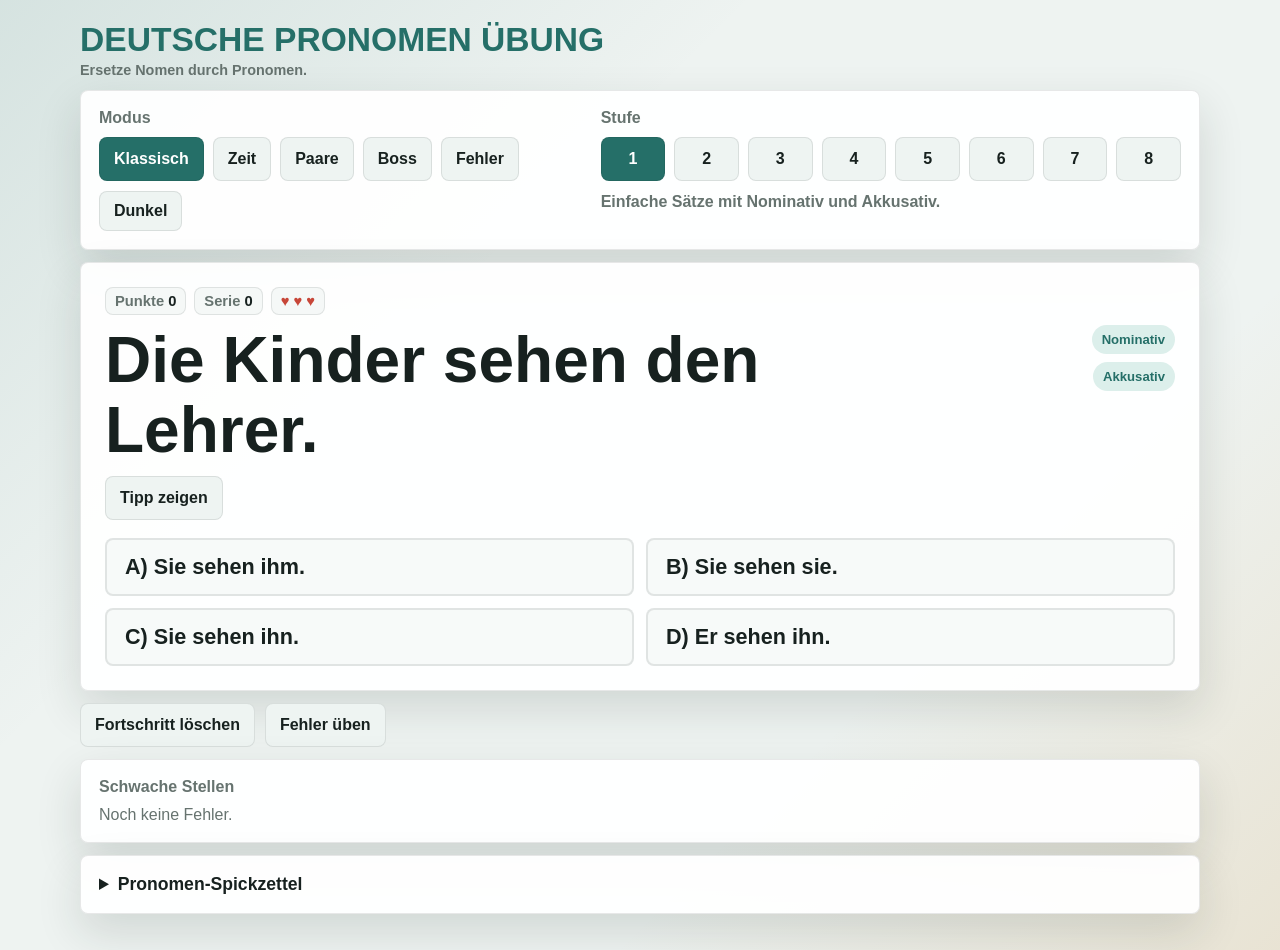
==== index.html @ 01f63b99 "Add contextual button help" ====
<!DOCTYPE html>
<html lang="de">
<head>
  <meta charset="UTF-8">
  <meta name="viewport" content="width=device-width, initial-scale=1.0">
  <title>DEUTSCHE PRONOMEN ÜBUNG</title>
  <link rel="stylesheet" href="styles.css">
</head>
<body>
  <div class="app-shell">
    <header class="app-title">
      <p>DEUTSCHE PRONOMEN ÜBUNG</p>
      <span>Ersetze Nomen durch Pronomen.</span>
    </header>

    <main>
      <details class="controls-disclosure" id="controlsDisclosure" open>
        <summary>Steuerung</summary>
        <section class="control-band" aria-label="Steuerung">
          <div>
            <h2>Modus</h2>
            <div class="button-row" id="modeButtons"></div>
            <button class="theme-toggle" id="themeToggle" type="button" aria-pressed="false" data-help="Wechselt zwischen hellem und dunklem Design.">Dunkel</button>
          </div>
          <div>
            <h2>Stufe</h2>
            <div class="level-grid" id="levelButtons"></div>
            <p class="level-description" id="levelDescription">Einfache Sätze mit Nominativ und Akkusativ.</p>
          </div>
        </section>
      </details>

      <section class="task-card" aria-live="polite">
        <div class="task-stats" aria-label="Aktuelle Punkte und Leben">
          <span>Punkte <strong id="scoreLabel">0</strong></span>
          <span>Serie <strong id="streakLabel">0</strong></span>
          <span class="heart-stat"><strong id="heartsLabel">♥ ♥ ♥</strong></span>
          <span id="timerBox" class="timer-box hidden">60s</span>
        </div>
        <div class="task-header">
          <div>
            <h2 id="originalSentence">Der Mann sieht den Hund.</h2>
          </div>
          <div id="tagList" class="tag-list"></div>
        </div>

        <div class="hint-box hidden" id="hintBox"></div>
        <button class="ghost-button" id="hintButton" type="button" data-help="Zeigt einen kleinen Grammatik-Tipp. Danach gibt es weniger Punkte.">Tipp zeigen</button>

        <div class="answers-grid" id="answerButtons" role="list"></div>

        <div class="feedback-panel hidden" id="feedbackPanel">
          <div>
            <p id="feedbackTitle" class="feedback-title"></p>
            <p id="correctAnswerText" class="correct-answer"></p>
            <p id="explanationText" class="explanation"></p>
            <ul id="caseLogicList" class="case-logic"></ul>
          </div>
          <button class="primary-button" id="nextButton" type="button">Weiter</button>
        </div>
      </section>

      <section class="game-over hidden" id="gameOverPanel" aria-live="assertive">
        <h2>Spiel vorbei</h2>
        <p id="gameOverSummary"></p>
        <div class="button-row">
          <button class="primary-button" id="restartButton" type="button" data-help="Startet die Übung neu.">Neu starten</button>
          <button class="secondary-button" id="reviewMistakesButton" type="button" data-help="Übt nur Aufgaben, die du falsch beantwortet hast.">Fehler üben</button>
        </div>
      </section>

      <section class="bottom-tools">
        <button class="secondary-button" id="resetButton" type="button" data-help="Löscht Punkte, Fehlerliste und freigeschaltete Stufen.">Fortschritt löschen</button>
        <button class="secondary-button" id="mistakeModeButton" type="button" data-help="Übt nur Aufgaben, die du falsch beantwortet hast.">Fehler üben</button>
      </section>

      <section class="weak-spots">
        <h2>Schwache Stellen</h2>
        <div id="weakSpotStats" class="weak-spot-list">Noch keine Fehler.</div>
      </section>

      <details class="cheat-sheet" id="cheatSheet">
        <summary>Pronomen-Spickzettel</summary>
        <div id="cheatSheetContent"></div>
      </details>
    </main>
  </div>

  <div class="help-tooltip hidden" id="helpTooltip" role="tooltip"></div>
  <div class="help-dialog hidden" id="helpDialog" role="dialog" aria-modal="true" aria-labelledby="helpDialogTitle">
    <div class="help-dialog-card">
      <h2 id="helpDialogTitle">Kurz erklärt</h2>
      <p id="helpDialogText"></p>
      <button class="primary-button" id="helpDialogOk" type="button">OK</button>
    </div>
  </div>

  <script src="script.js"></script>
</body>
</html>
---- styles.css ----
:root {
  --bg: #eef3f1;
  --card: #ffffff;
  --panel: rgba(255, 255, 255, 0.94);
  --subtle: #f5f8f7;
  --control: #eef4f2;
  --answer: #f7faf9;
  --border: rgba(23, 33, 31, 0.1);
  --text: #17211f;
  --muted: #66736f;
  --accent: #256f68;
  --accent-soft: #dcefeb;
  --success: #21835b;
  --danger: #c74638;
  --warning: #c78321;
  --hint-text: #5f4209;
  --hint-bg: #fff3d8;
  --correct-bg: #dff3e9;
  --correct-text: #114d35;
  --wrong-bg: #fde4df;
  --wrong-text: #76231b;
  --feedback-correct: #e2f5eb;
  --feedback-wrong: #fff0dd;
  --shadow: 0 18px 45px rgba(25, 43, 38, 0.14);
  --radius: 8px;
}

body.dark-theme,
:root.dark-theme {
  --bg: #101615;
  --card: #18211f;
  --panel: rgba(24, 33, 31, 0.96);
  --subtle: #202c29;
  --control: #22312e;
  --answer: #1f2b28;
  --border: rgba(220, 239, 235, 0.16);
  --text: #eef7f4;
  --muted: #aab9b5;
  --accent: #62c7b8;
  --accent-soft: #1e3f3a;
  --success: #62c78f;
  --danger: #ee796b;
  --warning: #e2a94d;
  --hint-text: #ffe1a1;
  --hint-bg: #3a2b12;
  --correct-bg: #163c2c;
  --correct-text: #d9f8e8;
  --wrong-bg: #48221f;
  --wrong-text: #ffe1dc;
  --feedback-correct: #183d2d;
  --feedback-wrong: #3b2a16;
  --shadow: 0 18px 45px rgba(0, 0, 0, 0.32);
}

* {
  box-sizing: border-box;
}

body {
  margin: 0;
  min-height: 100vh;
  background:
    linear-gradient(135deg, rgba(37, 111, 104, 0.12), transparent 34%),
    linear-gradient(315deg, rgba(199, 131, 33, 0.14), transparent 30%),
    var(--bg);
  color: var(--text);
  font-family: Arial, Helvetica, sans-serif;
}

button {
  font: inherit;
}

.app-shell {
  width: min(1120px, calc(100% - 28px));
  margin: 0 auto;
  padding: 22px 0 36px;
}

.controls-disclosure,
.control-band,
.task-card,
.game-over,
.weak-spots,
.cheat-sheet {
  background: var(--panel);
  border: 1px solid var(--border);
  border-radius: var(--radius);
  box-shadow: var(--shadow);
}

.app-title p {
  margin: 0 0 3px;
  color: var(--accent);
  font-size: clamp(1.35rem, 3vw, 2.1rem);
  font-weight: 900;
  line-height: 1.1;
  text-transform: uppercase;
}

.app-title span {
  display: block;
  color: var(--muted);
  font-size: 0.9rem;
  font-weight: 700;
}

.theme-toggle {
  margin-top: 10px;
  min-height: 40px;
  padding: 0 14px;
  color: var(--text);
  background: var(--control);
  border: 1px solid var(--border);
  border-radius: var(--radius);
  cursor: pointer;
  font-weight: 800;
}

h2,
p {
  margin-top: 0;
}

main {
  display: grid;
  gap: 12px;
  margin-top: 12px;
}

.controls-disclosure {
  overflow: hidden;
}

.controls-disclosure summary {
  display: none;
}

.control-band {
  display: grid;
  grid-template-columns: 1fr 1.2fr;
  gap: 18px;
  padding: 18px;
  background: transparent;
  border: 0;
  box-shadow: none;
}

.control-band h2,
.weak-spots h2 {
  font-size: 1rem;
  margin-bottom: 10px;
  color: var(--muted);
}

.button-row,
.level-grid {
  display: flex;
  flex-wrap: wrap;
  gap: 9px;
}

.level-grid {
  display: grid;
  grid-template-columns: repeat(8, minmax(44px, 1fr));
}

.primary-button,
.secondary-button,
.ghost-button,
.mode-button,
.level-button,
.answer-button {
  min-height: 44px;
  border: 0;
  border-radius: var(--radius);
  cursor: pointer;
  transition: transform 0.15s ease, background 0.15s ease, border 0.15s ease;
}

.primary-button {
  background: var(--accent);
  color: white;
  padding: 0 22px;
  font-weight: 700;
}

.secondary-button,
.mode-button,
.level-button,
.ghost-button {
  background: var(--control);
  color: var(--text);
  border: 1px solid var(--border);
  padding: 0 14px;
  font-weight: 700;
}

.mode-button.active,
.level-button.active {
  background: var(--accent);
  color: white;
}

.level-button.locked {
  color: var(--text);
  background: var(--control);
}

.level-button.active,
.level-button.locked.active {
  background: var(--accent);
  color: white;
}

.level-description {
  margin: 10px 0 0;
  color: var(--muted);
  font-weight: 700;
  line-height: 1.4;
}

.primary-button:active,
.secondary-button:active,
.ghost-button:active,
.mode-button:active,
.level-button:active,
.answer-button:active {
  transform: scale(0.98);
}

.timer-box {
  color: white;
  background: var(--warning);
  padding: 8px 10px;
  border-radius: var(--radius);
}

.task-card {
  padding: 24px;
}

.task-stats {
  display: flex;
  flex-wrap: wrap;
  gap: 8px;
  margin-bottom: 10px;
  color: var(--muted);
  font-weight: 800;
  font-size: 0.92rem;
}

.task-stats span {
  padding: 5px 9px;
  background: var(--subtle);
  border: 1px solid var(--border);
  border-radius: var(--radius);
}

.task-stats strong {
  color: var(--text);
}

.task-stats span:nth-child(3) strong {
  color: var(--danger);
}

.heart-stat {
  letter-spacing: 0;
}

.task-header {
  display: flex;
  justify-content: space-between;
  gap: 18px;
}

#originalSentence {
  font-size: clamp(2rem, 5vw, 4.2rem);
  line-height: 1.1;
  margin-bottom: 10px;
}

.translation {
  color: var(--muted);
  font-size: 1.08rem;
}

.tag-list {
  display: flex;
  flex-wrap: wrap;
  align-content: flex-start;
  justify-content: flex-end;
  gap: 8px;
  max-width: 360px;
}

.tag {
  background: var(--accent-soft);
  color: var(--accent);
  border-radius: 999px;
  padding: 7px 10px;
  font-size: 0.82rem;
  font-weight: 700;
}

.hint-box {
  margin: 12px 0;
  padding: 12px;
  color: var(--hint-text);
  background: var(--hint-bg);
  border: 1px solid rgba(199, 131, 33, 0.35);
  border-radius: var(--radius);
  font-weight: 700;
}

.answers-grid {
  display: grid;
  grid-template-columns: repeat(2, minmax(0, 1fr));
  gap: 12px;
  margin-top: 18px;
}

.answer-button {
  text-align: left;
  color: var(--text);
  background: var(--answer);
  border: 2px solid var(--border);
  padding: 14px 18px;
  font-size: clamp(1.05rem, 2vw, 1.35rem);
  font-weight: 700;
}

.answer-button.correct {
  background: var(--correct-bg);
  border-color: var(--success);
  color: var(--correct-text);
}

.answer-button.wrong {
  background: var(--wrong-bg);
  border-color: var(--danger);
  color: var(--wrong-text);
}

.answer-button:disabled {
  cursor: default;
}

.feedback-panel {
  display: grid;
  grid-template-columns: 1fr auto;
  gap: 16px;
  align-items: end;
  margin-top: 18px;
  padding: 16px;
  border-radius: var(--radius);
}

.feedback-panel.correct {
  background: var(--feedback-correct);
  border: 1px solid rgba(33, 131, 91, 0.25);
}

.feedback-panel.wrong {
  background: var(--feedback-wrong);
  border: 1px solid rgba(199, 70, 56, 0.25);
}

.feedback-title {
  font-size: 1.35rem;
  font-weight: 800;
  margin-bottom: 6px;
}

.correct-answer {
  font-weight: 800;
  margin-bottom: 8px;
}

.explanation {
  color: var(--text);
  margin-bottom: 10px;
}

.case-logic {
  margin: 0;
  padding-left: 18px;
  color: var(--muted);
}

.game-over {
  padding: 22px;
  border-left: 6px solid var(--danger);
}

.bottom-tools {
  display: flex;
  gap: 10px;
  flex-wrap: wrap;
}

.weak-spots,
.cheat-sheet {
  padding: 18px;
}

.weak-spot-list {
  display: flex;
  flex-wrap: wrap;
  gap: 8px;
  color: var(--muted);
}

.weak-chip {
  background: var(--control);
  border: 1px solid var(--border);
  border-radius: 999px;
  padding: 8px 11px;
  font-weight: 700;
}

.cheat-sheet summary {
  cursor: pointer;
  font-weight: 800;
  font-size: 1.1rem;
}

.cheat-grid {
  display: grid;
  grid-template-columns: repeat(3, minmax(0, 1fr));
  gap: 12px;
  margin-top: 16px;
}

.cheat-block {
  background: var(--subtle);
  border: 1px solid var(--border);
  border-radius: var(--radius);
  padding: 13px;
}

.cheat-block h3 {
  margin: 0 0 8px;
  color: var(--accent);
}

.cheat-block p {
  margin-bottom: 0;
  line-height: 1.5;
}

.note-list {
  margin: 14px 0 0;
  color: var(--muted);
  line-height: 1.55;
}

.hidden {
  display: none !important;
}

.help-tooltip {
  position: fixed;
  z-index: 40;
  max-width: 260px;
  padding: 9px 11px;
  color: var(--text);
  background: var(--panel);
  border: 1px solid var(--border);
  border-radius: var(--radius);
  box-shadow: var(--shadow);
  font-size: 0.9rem;
  font-weight: 700;
  line-height: 1.35;
  pointer-events: none;
}

.help-dialog {
  position: fixed;
  inset: 0;
  z-index: 50;
  display: grid;
  place-items: center;
  padding: 18px;
  background: rgba(0, 0, 0, 0.45);
}

.help-dialog-card {
  width: min(360px, 100%);
  padding: 18px;
  color: var(--text);
  background: var(--panel);
  border: 1px solid var(--border);
  border-radius: var(--radius);
  box-shadow: var(--shadow);
}

.help-dialog-card h2 {
  margin-bottom: 8px;
  color: var(--accent);
}

.help-dialog-card p {
  color: var(--muted);
  font-weight: 700;
  line-height: 1.45;
}

@media (max-width: 820px) {
  .app-shell {
    padding-top: 8px;
    padding-bottom: 132px;
  }

  main {
    gap: 10px;
    margin-top: 10px;
  }

  .task-header,
  .feedback-panel {
    grid-template-columns: 1fr;
    flex-direction: column;
    align-items: stretch;
  }

  .control-band,
  .answers-grid,
  .cheat-grid {
    grid-template-columns: 1fr;
  }

  .theme-toggle {
    min-height: 38px;
    margin-top: 8px;
  }

  .controls-disclosure summary {
    display: flex;
    align-items: center;
    justify-content: space-between;
    min-height: 44px;
    padding: 0 14px;
    color: var(--text);
    background: var(--control);
    border-radius: var(--radius);
    cursor: pointer;
    font-weight: 800;
  }

  .controls-disclosure summary::after {
    content: "+";
    color: var(--accent);
    font-size: 1.4rem;
  }

  .controls-disclosure[open] summary::after {
    content: "-";
  }

  .control-band {
    padding: 12px;
    gap: 12px;
  }

  .level-grid {
    grid-template-columns: repeat(4, 1fr);
  }

  .task-card {
    padding: 14px;
  }

  .task-stats {
    justify-content: space-between;
    margin-bottom: 8px;
  }

  .task-stats span {
    flex: 1;
    padding: 5px 8px;
  }

  .timer-box {
    flex: 0 0 auto;
  }

  #originalSentence {
    font-size: clamp(1.7rem, 8vw, 2.45rem);
    margin-bottom: 4px;
  }

  .tag {
    padding: 5px 8px;
  }

  .answers-grid {
    gap: 8px;
    margin-top: 12px;
  }

  .tag-list {
    justify-content: flex-start;
    max-width: none;
  }

  .feedback-panel {
    display: grid;
    position: fixed;
    left: 9px;
    right: 9px;
    bottom: 9px;
    z-index: 20;
    max-height: 44vh;
    overflow: auto;
    box-shadow: var(--shadow);
  }
}

@media (max-width: 520px) {
  .app-shell {
    width: min(100% - 18px, 1120px);
    padding-top: 9px;
  }

  .control-band,
  .task-card,
  .weak-spots,
  .cheat-sheet {
    padding: 14px;
  }

  .answer-button {
    min-height: 50px;
    padding: 9px 12px;
  }
}
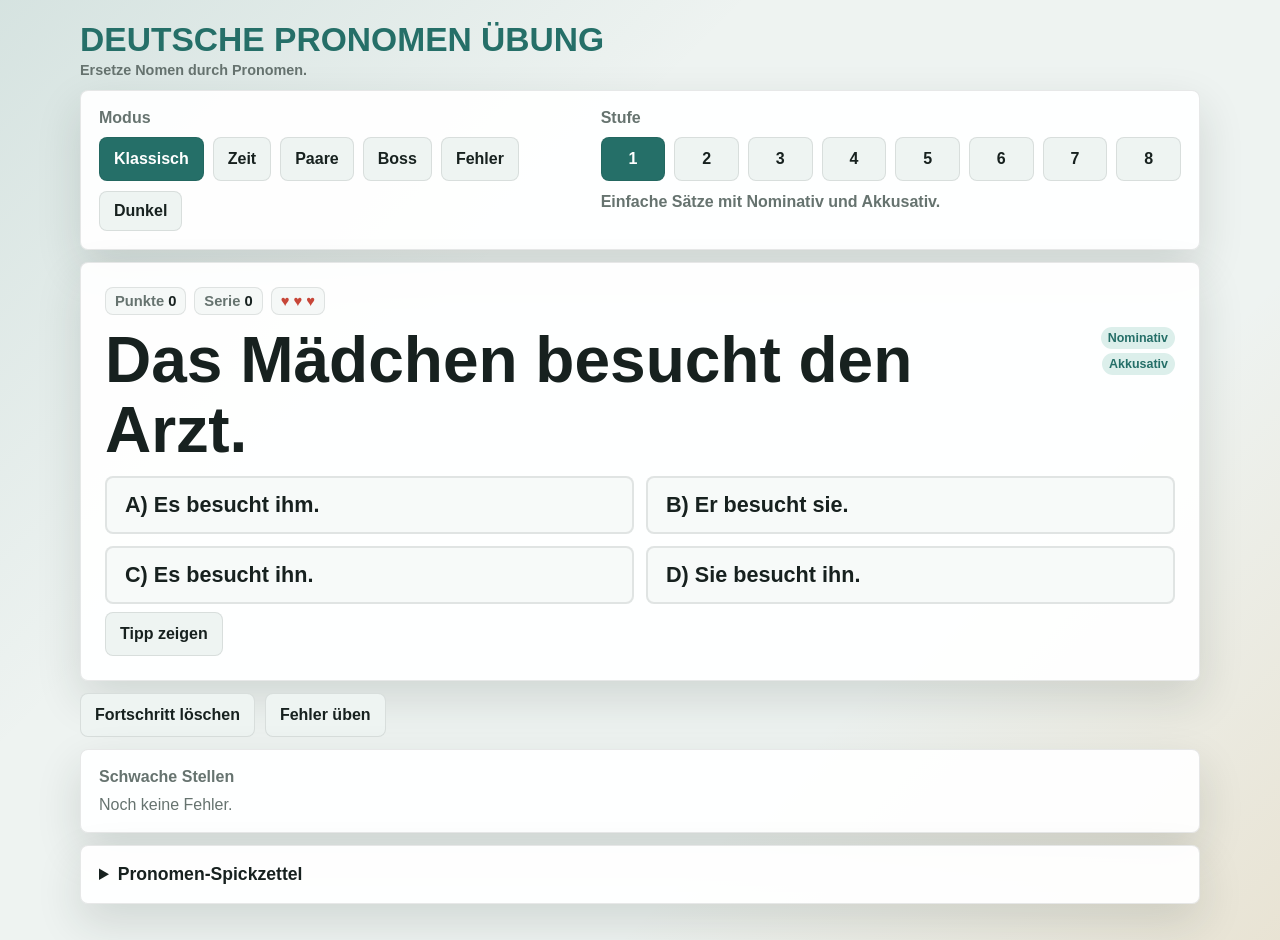
==== commit 0efe575e: "Tighten task badge and hint layout" ====
--- a/index.html
+++ b/index.html
@@ -44,10 +44,9 @@
           <div id="tagList" class="tag-list"></div>
         </div>
 
+        <div class="answers-grid" id="answerButtons" role="list"></div>
+        <button class="ghost-button hint-button" id="hintButton" type="button" data-help="Zeigt einen kleinen Grammatik-Tipp. Danach gibt es weniger Punkte.">Tipp zeigen</button>
         <div class="hint-box hidden" id="hintBox"></div>
-        <button class="ghost-button" id="hintButton" type="button" data-help="Zeigt einen kleinen Grammatik-Tipp. Danach gibt es weniger Punkte.">Tipp zeigen</button>
-
-        <div class="answers-grid" id="answerButtons" role="list"></div>
 
         <div class="feedback-panel hidden" id="feedbackPanel">
           <div>
--- a/styles.css
+++ b/styles.css
@@ -272,13 +272,14 @@
 .task-header {
   display: flex;
   justify-content: space-between;
-  gap: 18px;
+  gap: 8px;
+  align-items: flex-start;
 }
 
 #originalSentence {
   font-size: clamp(2rem, 5vw, 4.2rem);
   line-height: 1.1;
-  margin-bottom: 10px;
+  margin-bottom: 0;
 }
 
 .translation {
@@ -291,21 +292,22 @@
   flex-wrap: wrap;
   align-content: flex-start;
   justify-content: flex-end;
-  gap: 8px;
+  gap: 4px;
   max-width: 360px;
+  margin: 2px 0 0;
 }
 
 .tag {
   background: var(--accent-soft);
   color: var(--accent);
   border-radius: 999px;
-  padding: 7px 10px;
-  font-size: 0.82rem;
+  padding: 4px 7px;
+  font-size: 0.78rem;
   font-weight: 700;
 }
 
 .hint-box {
-  margin: 12px 0;
+  margin: 8px 0 0;
   padding: 12px;
   color: var(--hint-text);
   background: var(--hint-bg);
@@ -314,11 +316,15 @@
   font-weight: 700;
 }
 
+.hint-button {
+  margin-top: 8px;
+}
+
 .answers-grid {
   display: grid;
   grid-template-columns: repeat(2, minmax(0, 1fr));
   gap: 12px;
-  margin-top: 18px;
+  margin-top: 10px;
 }
 
 .answer-button {
@@ -592,12 +598,12 @@
   }
 
   .tag {
-    padding: 5px 8px;
+    padding: 3px 6px;
   }
 
   .answers-grid {
     gap: 8px;
-    margin-top: 12px;
+    margin-top: 8px;
   }
 
   .tag-list {
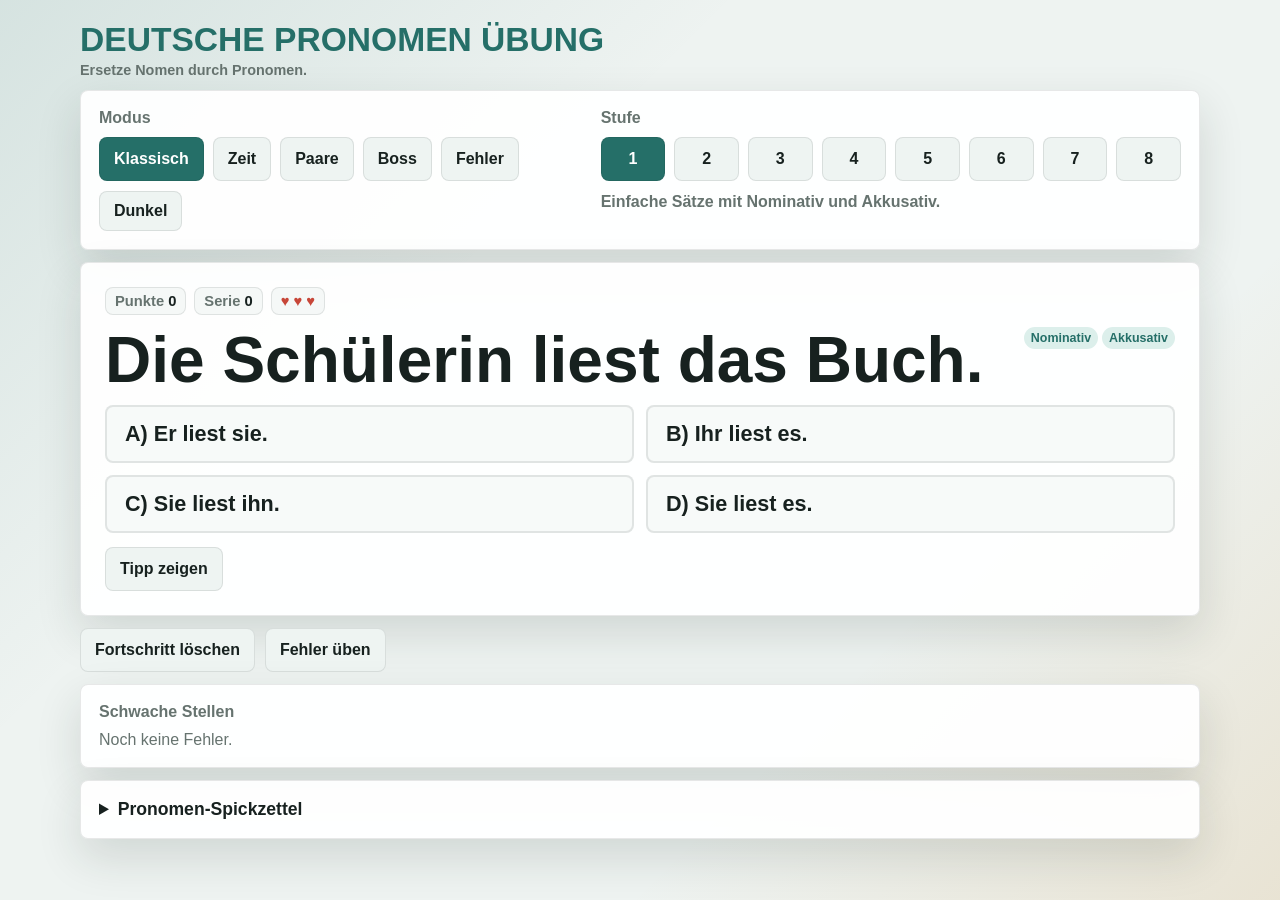
==== commit eba192da: "Adjust hint button spacing" ====
--- a/index.html
+++ b/index.html
@@ -45,7 +45,7 @@
         </div>
 
         <div class="answers-grid" id="answerButtons" role="list"></div>
-        <button class="ghost-button hint-button" id="hintButton" type="button" data-help="Zeigt einen kleinen Grammatik-Tipp. Danach gibt es weniger Punkte.">Tipp zeigen</button>
+        <button class="ghost-button hint-button" id="hintButton" type="button">Tipp zeigen</button>
         <div class="hint-box hidden" id="hintBox"></div>
 
         <div class="feedback-panel hidden" id="feedbackPanel">
--- a/styles.css
+++ b/styles.css
@@ -317,7 +317,7 @@
 }
 
 .hint-button {
-  margin-top: 8px;
+  margin-top: 14px;
 }
 
 .answers-grid {
@@ -606,6 +606,10 @@
     margin-top: 8px;
   }
 
+  .hint-button {
+    margin-top: 12px;
+  }
+
   .tag-list {
     justify-content: flex-start;
     max-width: none;
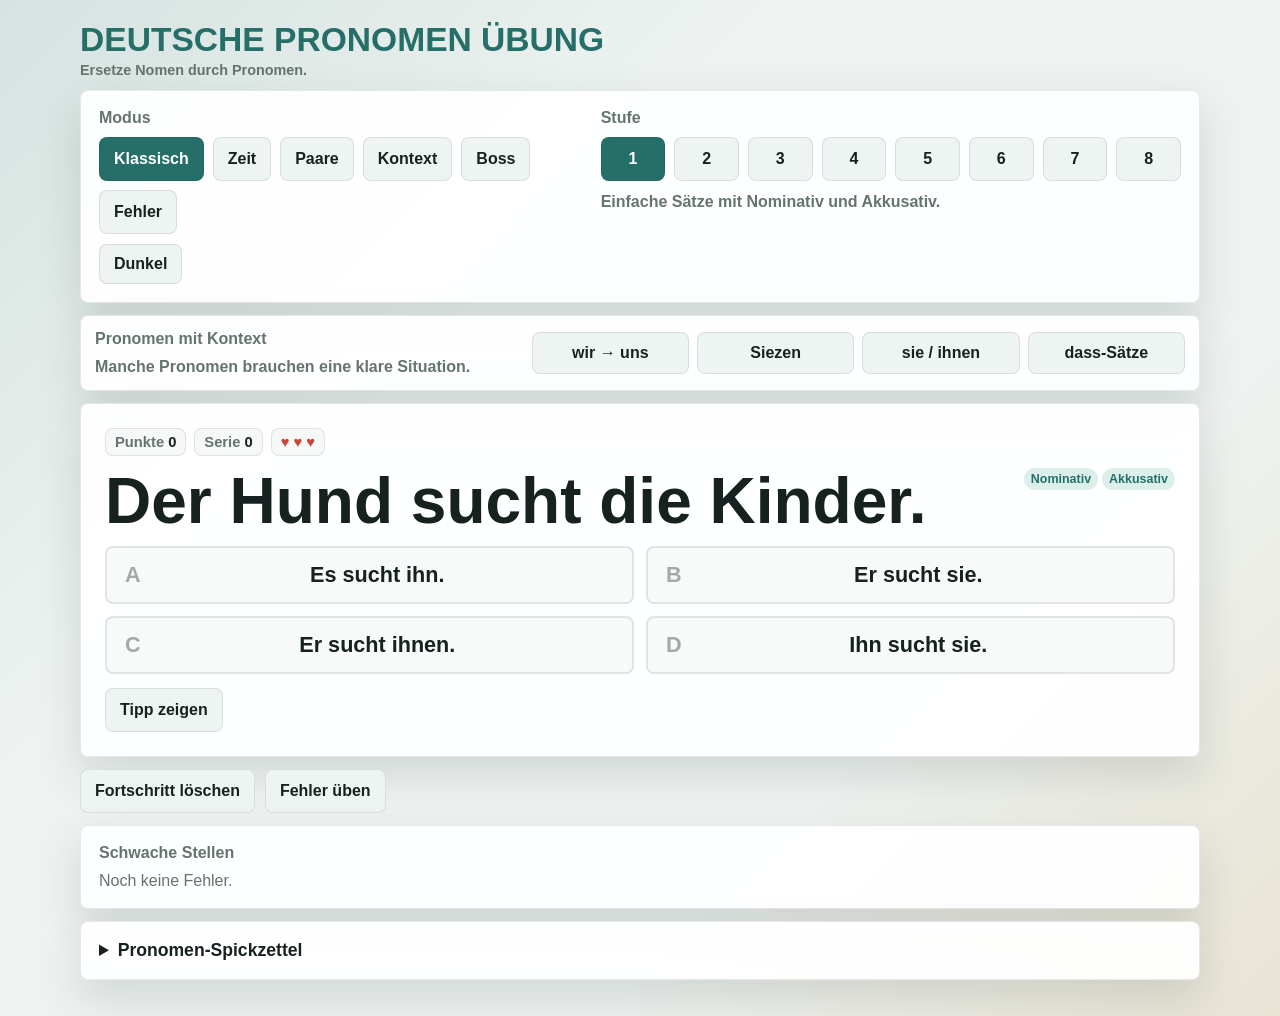
==== commit 479f3b95: "Add context pronoun practice" ====
--- a/index.html
+++ b/index.html
@@ -29,6 +29,19 @@
           </div>
         </section>
       </details>
+
+      <section class="context-block">
+        <div>
+          <h2>Pronomen mit Kontext</h2>
+          <p>Manche Pronomen brauchen eine klare Situation.</p>
+        </div>
+        <div class="context-grid">
+          <button type="button" data-help="uns ist Akkusativ und Dativ. Der Verbtyp zeigt den Fall.">wir → uns</button>
+          <button type="button" data-help="Sie und Ihnen sind formell. Das Tag Siezen zeigt: Die Person wird direkt höflich angesprochen.">Siezen</button>
+          <button type="button" data-help="ihnen ist Plural Dativ. Großes Ihnen ist formell.">sie / ihnen</button>
+          <button type="button" data-help="Bei dass steht das Verb am Ende: dass sie ihn liebt.">dass-Sätze</button>
+        </div>
+      </section>
 
       <section class="task-card" aria-live="polite">
         <div class="task-stats" aria-label="Aktuelle Punkte und Leben">
--- a/styles.css
+++ b/styles.css
@@ -79,6 +79,7 @@
 
 .controls-disclosure,
 .control-band,
+.context-block,
 .task-card,
 .game-over,
 .weak-spots,
@@ -147,10 +148,42 @@
 }
 
 .control-band h2,
+.context-block h2,
 .weak-spots h2 {
   font-size: 1rem;
   margin-bottom: 10px;
   color: var(--muted);
+}
+
+.context-block {
+  display: grid;
+  grid-template-columns: minmax(180px, 0.65fr) 1fr;
+  gap: 12px;
+  align-items: center;
+  padding: 14px;
+}
+
+.context-block p {
+  margin: 0;
+  color: var(--muted);
+  font-weight: 700;
+}
+
+.context-grid {
+  display: grid;
+  grid-template-columns: repeat(4, minmax(0, 1fr));
+  gap: 8px;
+}
+
+.context-grid button {
+  min-height: 42px;
+  padding: 0 10px;
+  color: var(--text);
+  background: var(--control);
+  border: 1px solid var(--border);
+  border-radius: var(--radius);
+  cursor: pointer;
+  font-weight: 800;
 }
 
 .button-row,
@@ -328,13 +361,27 @@
 }
 
 .answer-button {
-  text-align: left;
+  display: grid;
+  grid-template-columns: auto 1fr auto;
+  align-items: center;
+  gap: 10px;
+  text-align: center;
   color: var(--text);
   background: var(--answer);
   border: 2px solid var(--border);
   padding: 14px 18px;
   font-size: clamp(1.05rem, 2vw, 1.35rem);
   font-weight: 700;
+}
+
+.answer-button::after {
+  content: "";
+}
+
+.answer-letter {
+  color: var(--muted);
+  opacity: 0.58;
+  font-weight: 900;
 }
 
 .answer-button.correct {
@@ -532,6 +579,7 @@
   }
 
   .control-band,
+  .context-block,
   .answers-grid,
   .cheat-grid {
     grid-template-columns: 1fr;
@@ -570,6 +618,15 @@
     gap: 12px;
   }
 
+  .context-block {
+    padding: 12px;
+    gap: 8px;
+  }
+
+  .context-grid {
+    grid-template-columns: repeat(2, minmax(0, 1fr));
+  }
+
   .level-grid {
     grid-template-columns: repeat(4, 1fr);
   }
@@ -635,6 +692,7 @@
   }
 
   .control-band,
+  .context-block,
   .task-card,
   .weak-spots,
   .cheat-sheet {
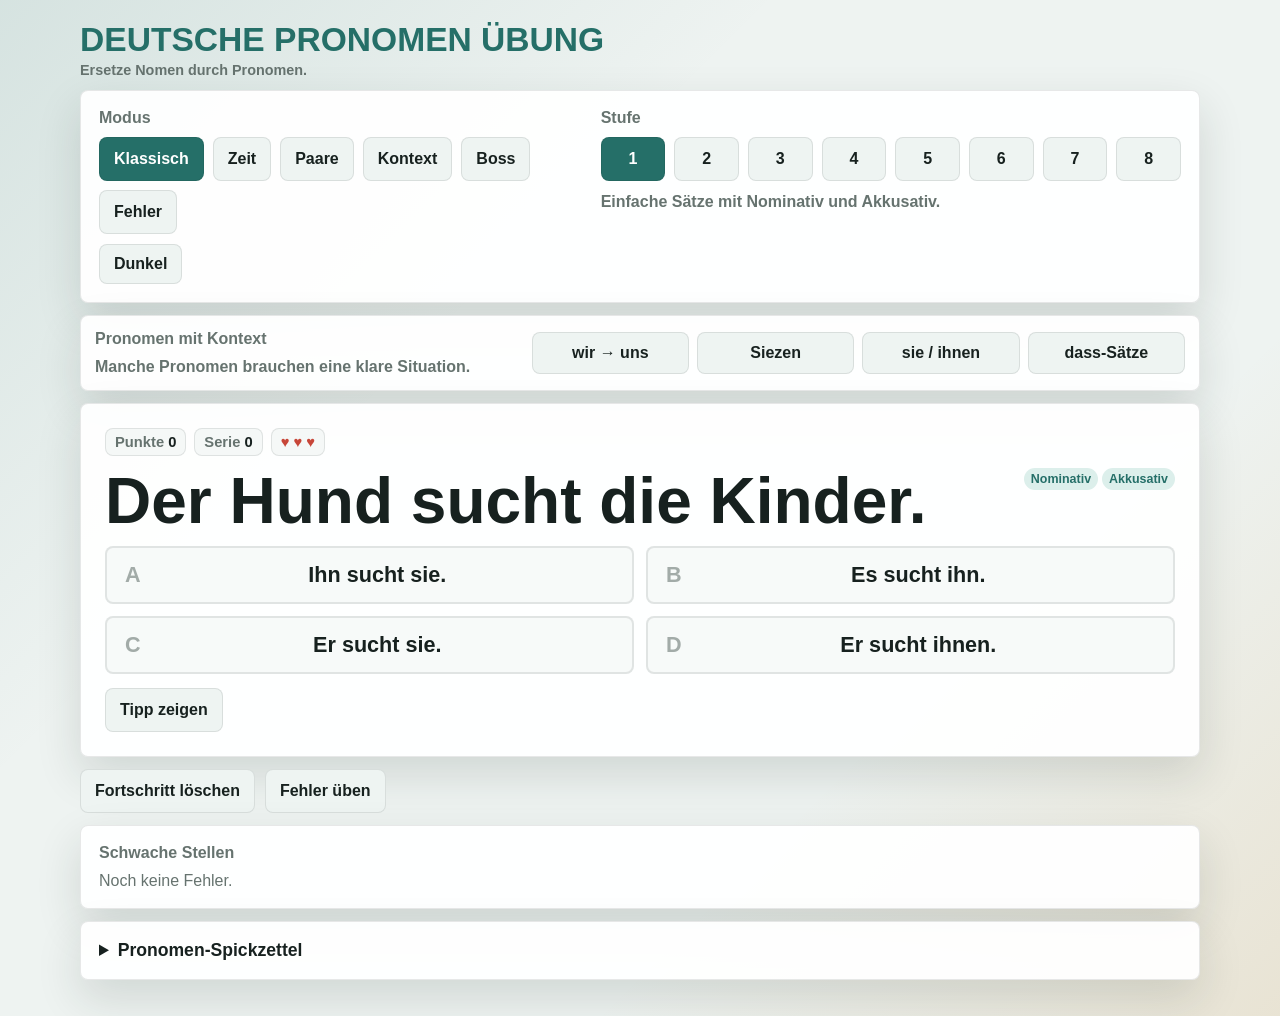
==== commit a38e779a: "Add nano context samples" ====
--- a/index.html
+++ b/index.html
@@ -52,6 +52,7 @@
         </div>
         <div class="task-header">
           <div>
+            <p class="nano-context hidden" id="nanoContext"></p>
             <h2 id="originalSentence">Der Mann sieht den Hund.</h2>
           </div>
           <div id="tagList" class="tag-list"></div>
--- a/styles.css
+++ b/styles.css
@@ -309,6 +309,18 @@
   align-items: flex-start;
 }
 
+.nano-context {
+  display: inline-block;
+  margin: 0 0 6px;
+  padding: 5px 8px;
+  color: var(--muted);
+  background: var(--subtle);
+  border: 1px solid var(--border);
+  border-radius: var(--radius);
+  font-size: 0.92rem;
+  font-weight: 800;
+}
+
 #originalSentence {
   font-size: clamp(2rem, 5vw, 4.2rem);
   line-height: 1.1;
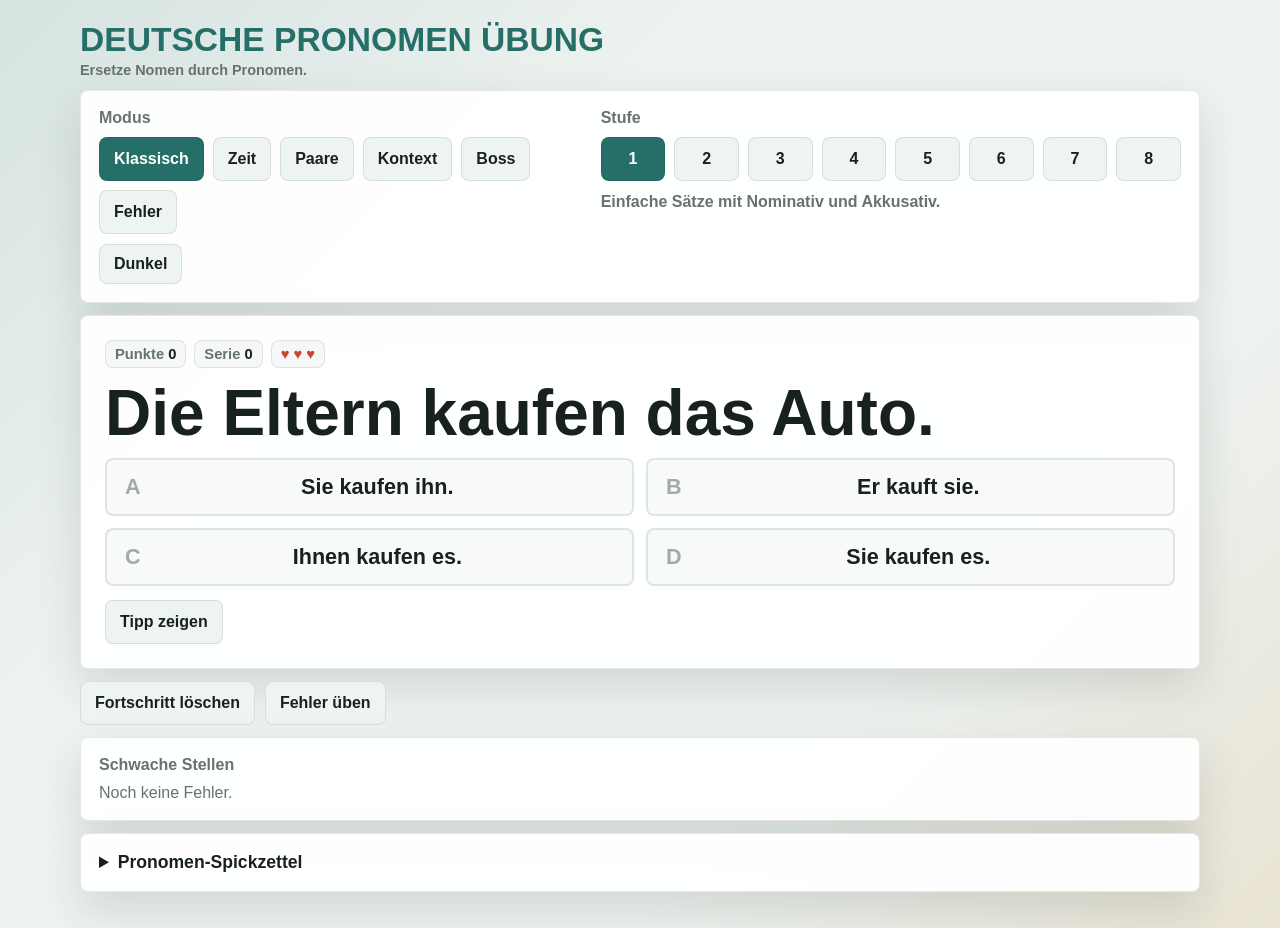
==== commit e152747f: "Move context help below practice" ====
--- a/index.html
+++ b/index.html
@@ -30,19 +30,6 @@
         </section>
       </details>
 
-      <section class="context-block">
-        <div>
-          <h2>Pronomen mit Kontext</h2>
-          <p>Manche Pronomen brauchen eine klare Situation.</p>
-        </div>
-        <div class="context-grid">
-          <button type="button" data-help="uns ist Akkusativ und Dativ. Der Verbtyp zeigt den Fall.">wir → uns</button>
-          <button type="button" data-help="Sie und Ihnen sind formell. Das Tag Siezen zeigt: Die Person wird direkt höflich angesprochen.">Siezen</button>
-          <button type="button" data-help="ihnen ist Plural Dativ. Großes Ihnen ist formell.">sie / ihnen</button>
-          <button type="button" data-help="Bei dass steht das Verb am Ende: dass sie ihn liebt.">dass-Sätze</button>
-        </div>
-      </section>
-
       <section class="task-card" aria-live="polite">
         <div class="task-stats" aria-label="Aktuelle Punkte und Leben">
           <span>Punkte <strong id="scoreLabel">0</strong></span>
@@ -70,6 +57,19 @@
             <ul id="caseLogicList" class="case-logic"></ul>
           </div>
           <button class="primary-button" id="nextButton" type="button">Weiter</button>
+        </div>
+      </section>
+
+      <section class="context-block hidden" id="contextBlock">
+        <div>
+          <h2>Pronomen mit Kontext</h2>
+          <p>Manche Pronomen brauchen eine klare Situation.</p>
+        </div>
+        <div class="context-grid">
+          <button type="button" data-help="uns ist Akkusativ und Dativ. Der Verbtyp zeigt den Fall.">wir → uns</button>
+          <button type="button" data-help="Sie und Ihnen sind formell. Das Tag Siezen zeigt: Die Person wird direkt höflich angesprochen.">Siezen</button>
+          <button type="button" data-help="ihnen ist Plural Dativ. Großes Ihnen ist formell.">sie / ihnen</button>
+          <button type="button" data-help="Bei dass steht das Verb am Ende: dass sie ihn liebt.">dass-Sätze</button>
         </div>
       </section>
 
--- a/styles.css
+++ b/styles.css
@@ -343,12 +343,30 @@
 }
 
 .tag {
-  background: var(--accent-soft);
+  position: relative;
   color: var(--accent);
+  background:
+    linear-gradient(135deg, rgba(91, 197, 179, 0.24), rgba(91, 197, 179, 0.08)),
+    var(--accent-soft);
+  border: 1px solid rgba(91, 197, 179, 0.28);
   border-radius: 999px;
-  padding: 4px 7px;
+  padding: 5px 9px;
   font-size: 0.78rem;
   font-weight: 700;
+  box-shadow: inset 0 1px 0 rgba(255, 255, 255, 0.16);
+  cursor: pointer;
+}
+
+.tag:hover,
+.tag:focus-visible {
+  color: var(--text);
+  border-color: var(--accent);
+  transform: translateY(-1px);
+}
+
+.tag:focus-visible {
+  outline: 3px solid var(--focus);
+  outline-offset: 2px;
 }
 
 .hint-box {
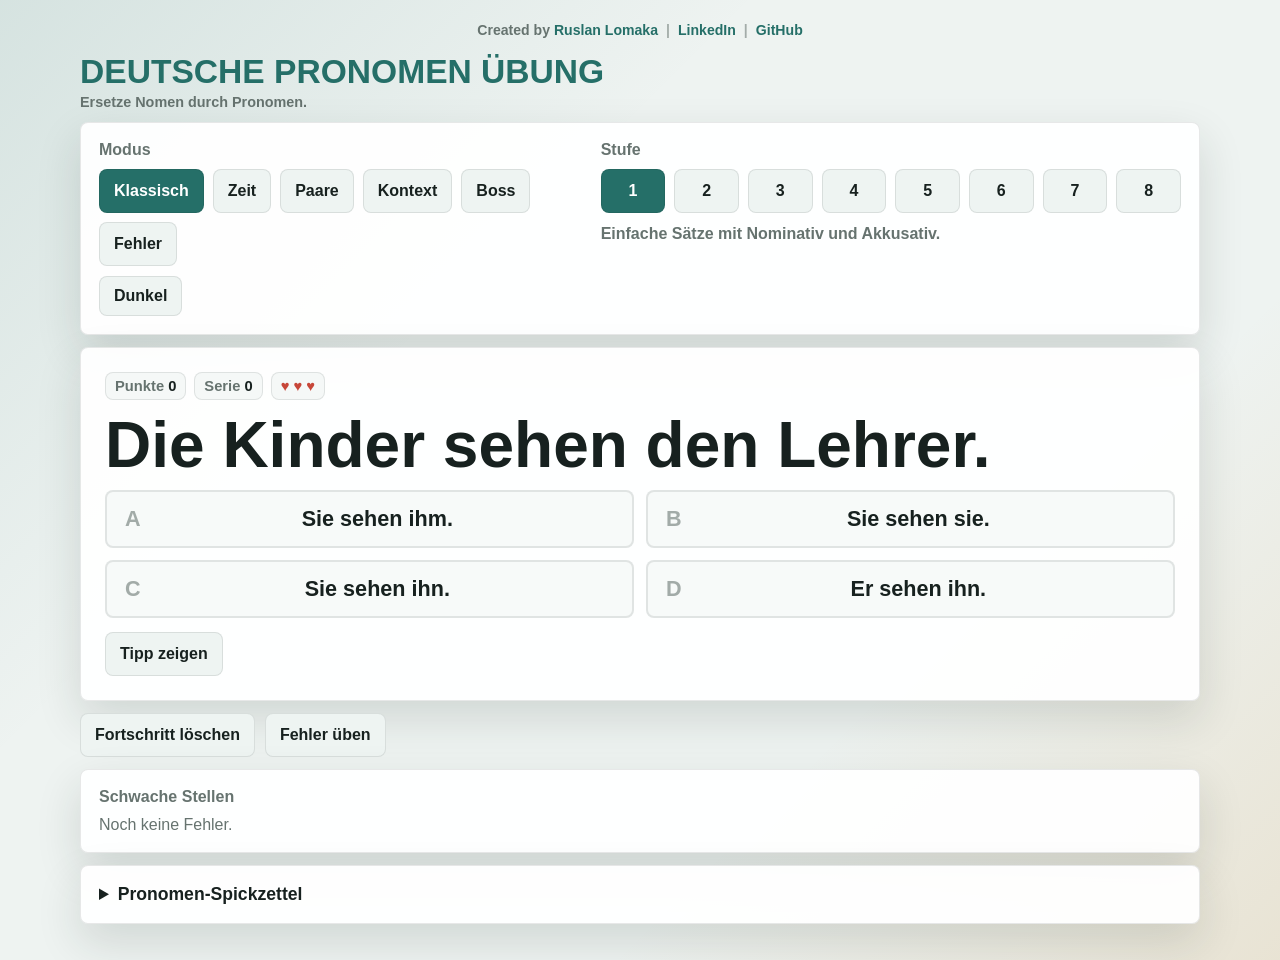
==== commit 186bd1c1: "Add portfolio links to header" ====
--- a/index.html
+++ b/index.html
@@ -8,6 +8,14 @@
 </head>
 <body>
   <div class="app-shell">
+    <div class="credits-top">
+      <span>Created by <a href="https://work.ruslanlomaka.org" target="_blank" rel="noopener">Ruslan Lomaka</a></span>
+      <span class="credits-separator">|</span>
+      <a href="https://www.linkedin.com/in/ruslan-lomaka/" target="_blank" rel="noopener">LinkedIn</a>
+      <span class="credits-separator">|</span>
+      <a href="https://github.com/RuslanLomaka/pronomen" target="_blank" rel="noopener">GitHub</a>
+    </div>
+
     <header class="app-title">
       <p>DEUTSCHE PRONOMEN ÜBUNG</p>
       <span>Ersetze Nomen durch Pronomen.</span>
--- a/styles.css
+++ b/styles.css
@@ -77,6 +77,32 @@
   padding: 22px 0 36px;
 }
 
+.credits-top {
+  display: flex;
+  flex-wrap: wrap;
+  justify-content: center;
+  align-items: center;
+  gap: 8px;
+  margin-bottom: 16px;
+  color: var(--muted);
+  font-size: 0.88rem;
+  font-weight: 800;
+}
+
+.credits-top a {
+  color: var(--accent);
+  text-decoration: none;
+}
+
+.credits-top a:hover {
+  text-decoration: underline;
+}
+
+.credits-separator {
+  color: var(--muted);
+  opacity: 0.55;
+}
+
 .controls-disclosure,
 .control-band,
 .context-block,
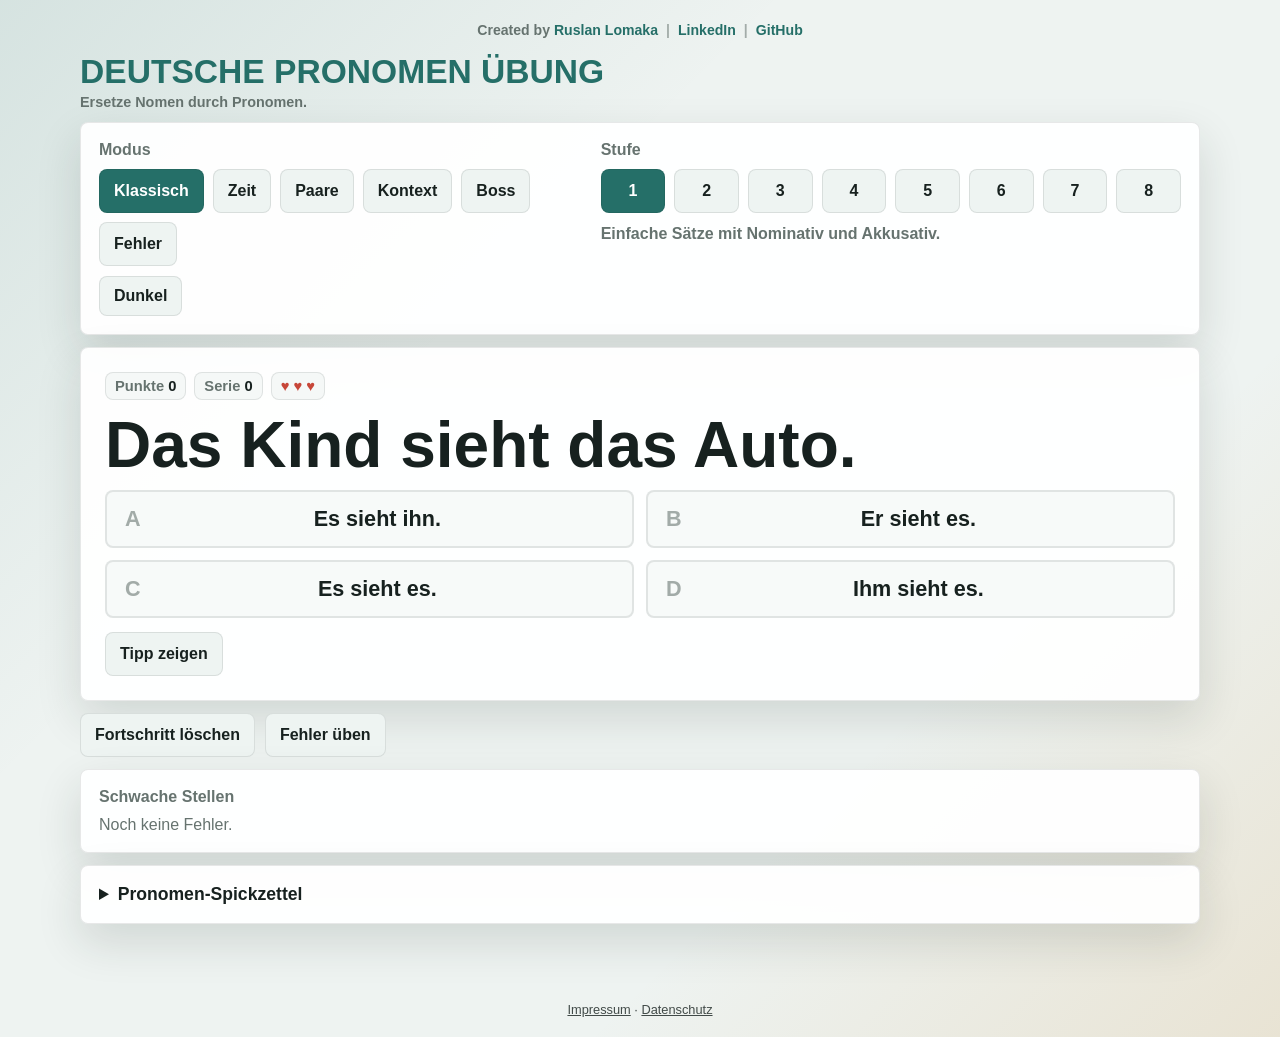
==== commit 75e48878: "Add Datenschutz page and Impressum link A small footer on every page links to the shared Impressum o" ====
--- a/index.html
+++ b/index.html
@@ -117,5 +117,7 @@
   </div>
 
   <script src="script.js"></script>
+<!-- rechtliches -->
+<footer class="rechtliches" style="clear:both;margin:2.5rem auto 1rem;padding:0 1rem;text-align:center;font-size:.8rem;line-height:1.6;opacity:.8"><a href="https://edv.ruslanlomaka.org/impressum/" style="color:inherit;text-decoration:underline">Impressum</a> · <a href="datenschutz.html" style="color:inherit;text-decoration:underline">Datenschutz</a></footer>
 </body>
 </html>
